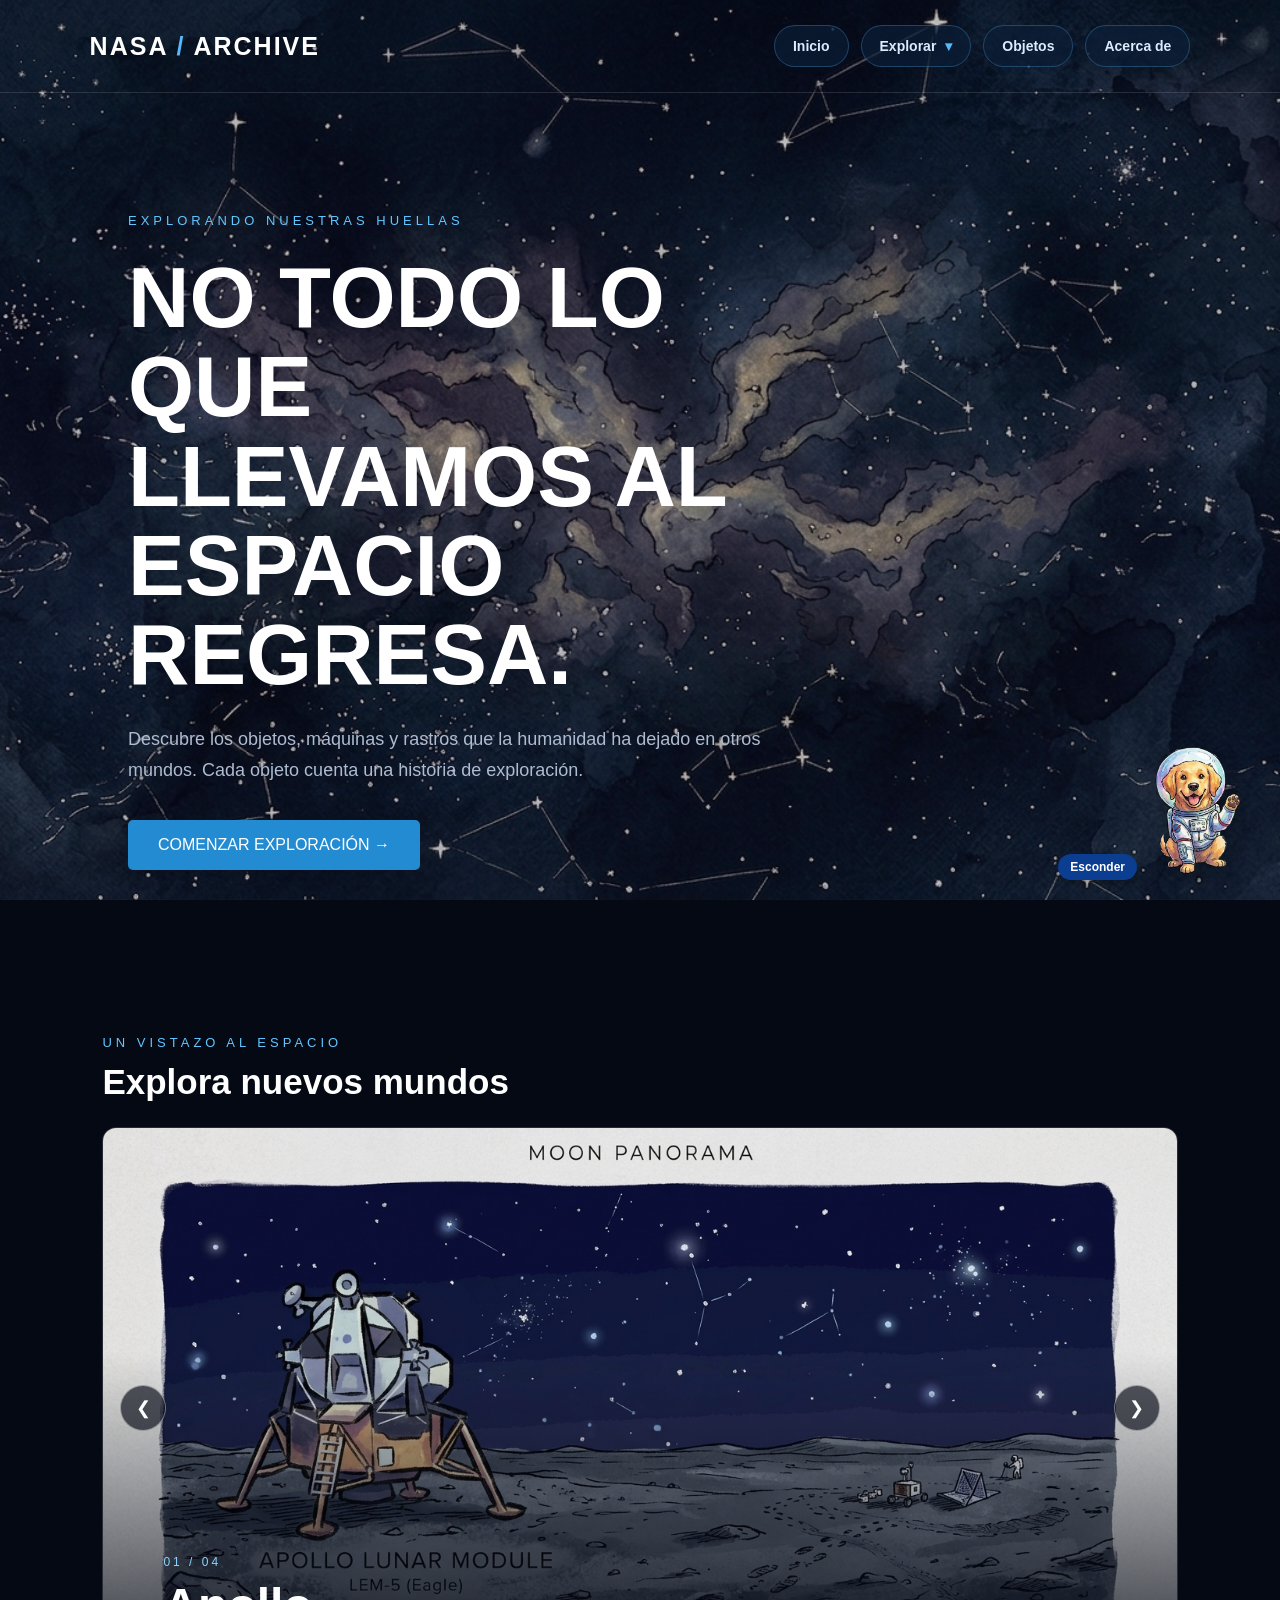
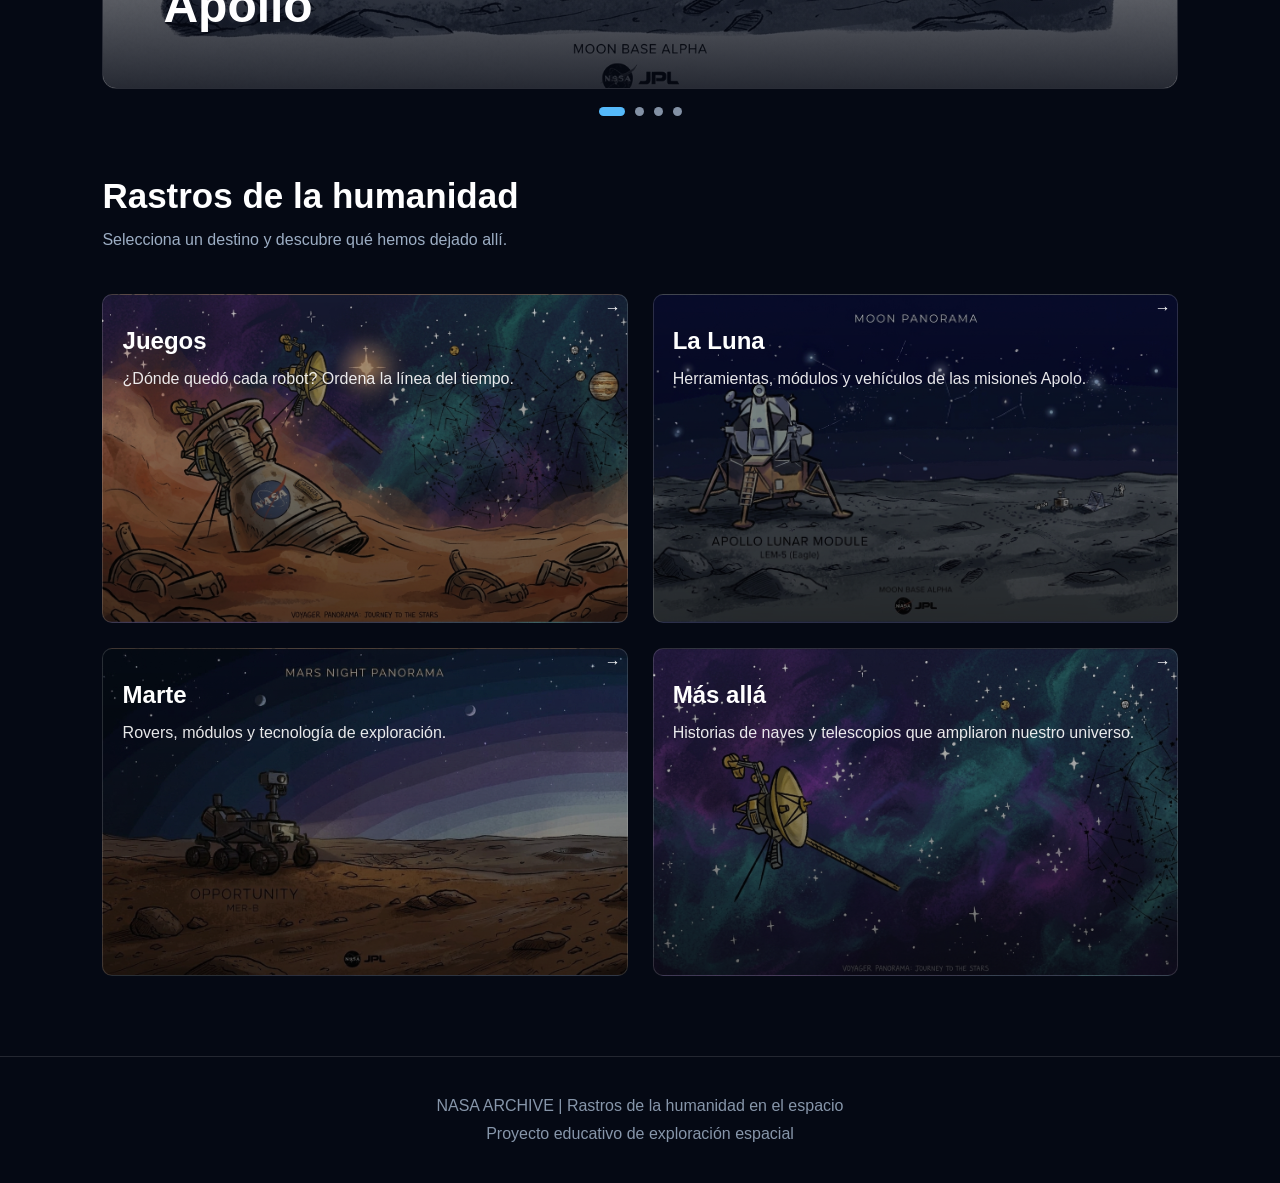
==== client/index.html @ e5fb291e "cambios en los 3d" ====
<!DOCTYPE html>
<html lang="es">
<head>
    <meta charset="UTF-8">
    <meta name="viewport" content="width=device-width, initial-scale=1.0">
    <title>NASA | Rastros de la Humanidad</title>
    <link rel="stylesheet" href="css/index.css">
</head>

<body>

<div class="fondo" id="fondo"></div>

<header>
    <div class="logo">NASA <span>/</span> ARCHIVE</div>

    <nav>
        <a href="#inicio">Inicio</a>
        <details class="nav-dropdown">
            <summary>Explorar</summary>
            <div class="nav-dropdown-menu">
                <a href="Luna3d.html">Luna</a>
                <a href="Marte3d.html">Marte</a>
            </div>
        </details>
        <a href="#objetos">Objetos</a>
        <a href="#contacto">Acerca de</a>
    </nav>
</header>

<!-- PORTADA -->

<section class="hero" id="inicio">

    <div class="hero-content">

        <div class="etiqueta">
            EXPLORANDO NUESTRAS HUELLAS
        </div>

        <h1>
            NO TODO LO QUE
            LLEVAMOS AL
            ESPACIO REGRESA.
        </h1>

        <p>
            Descubre los objetos, máquinas y rastros
            que la humanidad ha dejado en otros mundos.
            Cada objeto cuenta una historia de exploración.
        </p>

        <a href="#objetos" class="boton">
            COMENZAR EXPLORACIÓN →
        </a>

    </div>

</section>

<section class="galeria" aria-labelledby="galeria-titulo">
    <div class="galeria-encabezado">
        <p class="etiqueta">UN VISTAZO AL ESPACIO</p>
        <h2 class="titulo-seccion" id="galeria-titulo">Explora nuevos mundos</h2>
    </div>

    <div class="carrusel" aria-roledescription="carrusel" aria-label="Imágenes espaciales">
        <button class="carrusel-flecha carrusel-anterior" type="button" aria-label="Foto anterior">
            &#10094;
        </button>

        <div class="carrusel-ventana">
            <div class="carrusel-pista">
                <article class="carrusel-foto">
                    <img src="imagenes/apollo.jpg" alt="Misión Apollo en el espacio">
                    <div class="carrusel-texto">
                        <span>01 / 04</span>
                        <h3>Apollo</h3>
                    </div>
                </article>
                <article class="carrusel-foto" aria-hidden="true">
                    <img src="imagenes/nave.jpg" alt="Nave espacial">
                    <div class="carrusel-texto">
                        <span>02 / 04</span>
                        <h3>Nave espacial</h3>
                    </div>
                </article>
                <article class="carrusel-foto" aria-hidden="true">
                    <img src="imagenes/opportunity.jpg" alt="Rover Opportunity en Marte">
                    <div class="carrusel-texto">
                        <span>03 / 04</span>
                        <h3>Opportunity</h3>
                    </div>
                </article>
                <article class="carrusel-foto" aria-hidden="true">
                    <img src="imagenes/satelite.jpg" alt="Satélite en órbita">
                    <div class="carrusel-texto">
                        <span>04 / 04</span>
                        <h3>Satélite</h3>
                    </div>
                </article>
            </div>
        </div>

        <button class="carrusel-flecha carrusel-siguiente" type="button" aria-label="Foto siguiente">
            &#10095;
        </button>
    </div>

    <div class="carrusel-puntos" aria-label="Seleccionar foto">
        <button class="carrusel-punto activo" type="button" aria-label="Mostrar foto 1" aria-current="true"></button>
        <button class="carrusel-punto" type="button" aria-label="Mostrar foto 2"></button>
        <button class="carrusel-punto" type="button" aria-label="Mostrar foto 3"></button>
        <button class="carrusel-punto" type="button" aria-label="Mostrar foto 4"></button>
    </div>
</section>

<!-- OBJETOS -->

<section class="seccion" id="objetos">

    <h2 class="titulo-seccion">
        Rastros de la humanidad
    </h2>

    <p class="descripcion">
        Selecciona un destino y descubre qué hemos dejado allí.
    </p>

    <div class="tarjetas">
                <div class="tarjeta tarjeta-juegos"
            data-scene="luna"
            data-title="Juegos"
            data-description="Juega y aprende sobre los robots"
            data-link="juegos.html">

                    <p class="card-title">Juegos</p>
                    <p class="small-desc">¿Dónde quedó cada robot? Ordena la línea del tiempo.</p>
                    <div class="go-corner">
                        <div class="go-arrow">→</div>
                    </div>
        </div>

                <div class="tarjeta tarjeta-luna"
             data-scene="luna"
             data-title="La Luna"
             data-link="luna.html"
             data-description="Las misiones Apolo dejaron equipos científicos, vehículos, herramientas y componentes de sus módulos lunares sobre la superficie de nuestro satélite.">

                    <p class="card-title">La Luna</p>
                    <p class="small-desc">Herramientas, módulos y vehículos de las misiones Apolo.</p>
                    <div class="go-corner">
                        <div class="go-arrow">→</div>
                    </div>
        </div>

                <div class="tarjeta tarjeta-marte"
             data-scene="marte"
             data-title="Marte"
             data-link="historias.html?destino=marte"
             data-description="En Marte permanecen vehículos de exploración, módulos de aterrizaje y otros componentes de misiones robóticas enviadas desde la Tierra.">

                    <p class="card-title">Marte</p>
                    <p class="small-desc">Rovers, módulos y tecnología de exploración.</p>
                    <div class="go-corner">
                        <div class="go-arrow">→</div>
                    </div>
        </div>

                <div class="tarjeta tarjeta-lejos"
                    data-scene="lejos"
                    data-title="Más allá"
                    data-link="historias.html?destino=lejos"
                    data-description="Descubre las naves y los telescopios que exploraron otros mundos y buscaron planetas lejanos.">

                            <p class="card-title">Más allá</p>
                            <p class="small-desc">Historias de naves y telescopios que ampliaron nuestro universo.</p>
                            <div class="go-corner">
                                <div class="go-arrow">→</div>
                            </div>
                </div>

    </div>

</section>

<!-- MODAL -->

<div class="modal" id="modal">

    <div class="modal-contenido">

        <span class="cerrar" id="cerrar">&times;</span>

        <h2 id="modal-titulo"></h2>

        <p id="modal-texto"></p>

        <button class="boton" id="volver">
            REGRESAR
        </button>

    </div>

</div>

<footer id="contacto">

    <p>NASA ARCHIVE | Rastros de la humanidad en el espacio</p>
    <p class="footer-subtitulo">
        Proyecto educativo de exploración espacial
    </p>

</footer>
<script src="js/mascota-nasa.js"></script>
<script src="js/index.js"></script>

</body>
</html>
---- client/css/index.css ----
* {
    margin: 0;
    padding: 0;
    box-sizing: border-box;
}

body {
    font-family: Arial, sans-serif;
    background: #050914;
    color: white;
    overflow-x: hidden;
    transition: background 0.5s;
}

/* FONDO */

.fondo {
    position: fixed;
    inset: 0;
    z-index: -2;
    background:
        radial-gradient(circle at 75% 30%,
        #19345b 0%, transparent 35%),
        radial-gradient(circle at 20% 80%,
        #111e38 0%, transparent 40%),
        #050914;
    transition: background 0.4s ease-in-out;
}

.fondo::before {
    content: "";
    position: absolute;
    inset: 0;
    background:
        linear-gradient(#100b1240, #100b1240),
        url("../imagenes/espacio.jpg") center / cover no-repeat;
    opacity: var(--opacidad-fondo, 1);
    transition: opacity 0.4s ease-in-out;
}

.fondo.marte {
    background:
        radial-gradient(circle at 75% 30%,
        #773b28 0%, transparent 40%),
        #100b12;
}

.fondo.marte::before {
    background:
        linear-gradient(#100b1240, #100b1240),
        url("../imagenes/Marte.jpeg") center / cover no-repeat;
}

.fondo.lejos::before {
    background:
        linear-gradient(#100b1240, #100b1240),
        url("../imagenes/glaaa.jpg") center / cover no-repeat;
}

.fondo.luna {
    background:
        radial-gradient(circle at 75% 30%,
        #687080 0%, transparent 40%),
        #080b13;
}

.fondo.luna::before {
    background:
        linear-gradient(#080b1340, #080b1340),
        url("../imagenes/luna.jpeg") center / cover no-repeat;
}

.fondo.tierra {
    background:
        radial-gradient(circle at 75% 30%,
        #126b8c 0%, transparent 40%),
        #050914;
}

.fondo.tierra::before {
    background:
        linear-gradient(#05091440, #05091440),
        url("../imagenes/galaxia.jpg") center / cover no-repeat;
}

/* NAVEGACION */

header {
    width: 100%;
    padding: 25px 7%;
    display: flex;
    justify-content: space-between;
    align-items: center;
    border-bottom: 1px solid #ffffff20;
}

.logo {
    font-size: 25px;
    font-weight: bold;
    letter-spacing: 2px;
}

.logo span {
    color: #55b9fa;
}

nav {
    display: flex;
    align-items: center;
    flex-wrap: wrap;
    justify-content: center;
    gap: 12px;
}

nav a {
    display: inline-flex;
    min-height: 42px;
    align-items: center;
    justify-content: center;
    padding: 10px 18px;
    border: 1px solid rgba(85, 185, 250, 0.28);
    border-radius: 999px;
    background: rgba(12, 30, 54, 0.72);
    color: #dcecff;
    font-size: 14px;
    font-weight: 600;
    text-decoration: none;
    transition: color 0.25s, background 0.25s, border-color 0.25s, box-shadow 0.25s, transform 0.25s;
}

nav a:hover {
    color: white;
    border-color: #55b9fa;
    background: linear-gradient(135deg, #238bd1, #12639c);
    box-shadow: 0 6px 18px rgba(35, 139, 209, 0.3);
    transform: translateY(-2px);
}

nav a:active {
    transform: translateY(0) scale(0.98);
}

nav a:focus-visible {
    outline: 2px solid #55b9fa;
    outline-offset: 3px;
}

.nav-dropdown {
    position: relative;
}

.nav-dropdown > summary {
    display: inline-flex;
    min-height: 42px;
    align-items: center;
    justify-content: center;
    padding: 10px 18px;
    border: 1px solid rgba(85, 185, 250, 0.28);
    border-radius: 999px;
    background: rgba(12, 30, 54, 0.72);
    color: #dcecff;
    font-size: 14px;
    font-weight: 600;
    list-style: none;
    cursor: pointer;
    transition: color 0.25s, background 0.25s, border-color 0.25s, box-shadow 0.25s, transform 0.25s;
}

.nav-dropdown > summary::-webkit-details-marker {
    display: none;
}

.nav-dropdown > summary::after {
    content: "▾";
    margin-left: 9px;
    color: #55b9fa;
}

.nav-dropdown[open] > summary,
.nav-dropdown > summary:hover {
    border-color: #55b9fa;
    background: linear-gradient(135deg, #238bd1, #12639c);
    color: white;
    box-shadow: 0 6px 18px rgba(35, 139, 209, 0.3);
}

.nav-dropdown > summary:focus-visible {
    outline: 2px solid #55b9fa;
    outline-offset: 3px;
}

.nav-dropdown-menu {
    position: absolute;
    top: calc(100% + 8px);
    left: 0;
    z-index: 20;
    min-width: 160px;
    padding: 8px;
    border: 1px solid rgba(85, 185, 250, 0.35);
    border-radius: 14px;
    background: rgba(7, 17, 34, 0.97);
    box-shadow: 0 12px 28px rgba(0, 0, 0, 0.4);
}

.nav-dropdown-menu a {
    width: 100%;
    justify-content: flex-start;
    border-color: transparent;
    border-radius: 9px;
    background: transparent;
}

.nav-dropdown-menu a:hover {
    transform: none;
    box-shadow: none;
}

/* PORTADA */

.hero {
    min-height: 600px;
    padding: 120px 10%;
    display: flex;
    align-items: center;
}

.hero-content {
    max-width: 650px;
}

.etiqueta {
    color: #62c6ff;
    letter-spacing: 4px;
    font-size: 13px;
    margin-bottom: 25px;
}

h1 {
    font-size: clamp(45px, 7vw, 85px);
    line-height: 1.05;
    margin-bottom: 25px;
}

.hero p {
    color: #aebbd0;
    font-size: 18px;
    line-height: 1.7;
    margin-bottom: 35px;
}

.boton {
    display: inline-block;
    padding: 16px 30px;
    background: #238bd1;
    color: white;
    text-decoration: none;
    border-radius: 5px;
    transition: 0.3s;
}

.boton:hover {
    background: #55b9fa;
    transform: translateY(-4px);
}

/* SECCIONES */

.seccion {
    padding: 80px 8%;
}

.titulo-seccion {
    font-size: 35px;
    margin-bottom: 15px;
}

.descripcion {
    color: #9daec4;
    margin-bottom: 45px;
}

/* CARRUSEL */

.galeria {
    padding: 45px 8% 20px;
}

.galeria + .seccion {
    padding-top: 40px;
}

.galeria-encabezado {
    margin-bottom: 25px;
}

.galeria-encabezado .etiqueta {
    margin-bottom: 12px;
}

.carrusel {
    position: relative;
    max-width: 1200px;
    margin: 0 auto;
}

.carrusel-ventana {
    overflow: hidden;
    border: 1px solid #ffffff25;
    border-radius: 14px;
}

.carrusel-pista {
    display: flex;
    transition: transform 0.6s ease;
}

.carrusel-foto {
    flex: 0 0 100%;
    height: clamp(280px, 48vw, 560px);
    position: relative;
}

.carrusel-foto::after {
    content: "";
    position: absolute;
    inset: 40% 0 0;
    background: linear-gradient(transparent, #050914d9);
}

.carrusel-foto img {
    width: 100%;
    height: 100%;
    object-fit: cover;
    display: block;
}

.carrusel-texto {
    position: absolute;
    z-index: 1;
    left: clamp(22px, 5vw, 60px);
    bottom: clamp(22px, 5vw, 55px);
}

.carrusel-texto span {
    color: #8bd5ff;
    letter-spacing: 3px;
    font-size: 12px;
}

.carrusel-texto h3 {
    margin-top: 8px;
    font-size: clamp(28px, 5vw, 48px);
}

.carrusel-flecha {
    position: absolute;
    z-index: 2;
    top: 50%;
    width: 46px;
    height: 46px;
    border: 1px solid #ffffff70;
    border-radius: 50%;
    background: #050914a6;
    color: white;
    font-size: 18px;
    cursor: pointer;
    transform: translateY(-50%);
    transition: background 0.2s, border-color 0.2s;
}

.carrusel-flecha:hover {
    background: #238bd1;
    border-color: #55b9fa;
}

.carrusel-anterior {
    left: 18px;
}

.carrusel-siguiente {
    right: 18px;
}

.carrusel-puntos {
    display: flex;
    justify-content: center;
    gap: 10px;
    margin-top: 18px;
}

.carrusel-punto {
    width: 9px;
    height: 9px;
    padding: 0;
    border: 0;
    border-radius: 50%;
    background: #8391a5;
    cursor: pointer;
    transition: width 0.2s, background 0.2s;
}

.carrusel-punto.activo {
    width: 26px;
    border-radius: 6px;
    background: #55b9fa;
}

/* TARJETAS */

.tarjetas {
    display: grid;
    grid-template-columns: repeat(2, 1fr);
    gap: 25px;
}

.tarjeta-juegos {
    --imagen-normal: url("../imagenes/nave noche.jpg");
    --imagen-hover: url("../imagenes/nave dia.jpg");
}

.tarjeta-luna {
    --imagen-normal: url("../imagenes/apollo noche.jpg");
    --imagen-hover: url("../imagenes/apolo dia.jpg");
}

.tarjeta-marte {
    --imagen-normal: url("../imagenes/opportunity2.jpg");
    --imagen-hover: url("../imagenes/opportunity.jpg");
}

.tarjeta-lejos {
    --imagen-normal: url("../imagenes/satelite.jpg");
    --imagen-hover: url("../imagenes/satelite dia.jpg");
}

.tarjeta-tierra {
    --imagen-normal: url("../imagenes/satelite.jpg");
    --imagen-hover: url("../imagenes/satelite dia.jpg");
}

.tarjeta {
    display: block;
    position: relative;
    aspect-ratio: 16 / 10;
    padding: 2em 1.2em;
    border: 1px solid #ffffff25;
    border-radius: 10px;
    overflow: hidden;
    isolation: isolate;
    background-image:
        linear-gradient(#0003, #0009),
        var(--imagen-normal);
    background-size: cover;
    background-position: center;
    font-family: Arial, Helvetica, sans-serif;
    transition: transform 0.4s, border-color 0.4s;
    cursor: pointer;
}

.tarjeta::before {
    content: "";
    position: absolute;
    z-index: 0;
    inset: 0;
    background-image:
        linear-gradient(#0003, #0009),
        var(--imagen-hover);
    background-size: cover;
    background-position: center;
    clip-path: circle(0 at 100% 0);
    transition: clip-path 0.5s ease-out;
}

.tarjeta:hover {
    transform: translateY(-8px);
    border-color: #55b9fa;
}

.tarjeta:hover::before {
    clip-path: circle(150% at 100% 0);
}

.card-title,
.small-desc {
    position: relative;
    z-index: 1;
    color: white;
}

.card-title {
    font-size: 1.5em;
    font-weight: 700;
    margin-bottom: 0.5em;
}

.small-desc {
    font-size: 1em;
    line-height: 1.5em;
    color: rgba(255, 255, 255, 0.9);
}

.go-corner {
    display: flex;
    align-items: center;
    justify-content: center;
    position: absolute;
    z-index: 2;
    top: 0;
    right: 0;
    width: 2em;
    height: 2em;
    background: transparent;
    border-radius: 0 4px 0 32px;
}

.go-arrow {
    margin-top: -4px;
    margin-right: -4px;
    color: white;
    font-family: courier, sans-serif;
}

/* MODAL */

.modal {
    display: none;
    position: fixed;
    inset: 0;
    background: #000c;
    z-index: 10;
    justify-content: center;
    align-items: center;
    padding: 20px;
}

.modal-contenido {
    max-width: 500px;
    width: 100%;
    padding: 35px;
    border: 1px solid #55b9fa;
    border-radius: 12px;
    background: #101c30;
}

.modal-contenido h2 {
    margin-bottom: 20px;
}

.modal-contenido p {
    color: #c1cede;
    line-height: 1.7;
    margin-bottom: 25px;
}

.cerrar {
    float: right;
    cursor: pointer;
    font-size: 25px;
}

/* PIE */

footer {
    padding: 40px;
    text-align: center;
    border-top: 1px solid #ffffff20;
    color: #8796aa;
}

.footer-subtitulo {
    margin-top: 10px;
}

@media(max-width: 800px) {
    header {
        flex-direction: column;
        gap: 20px;
    }

    nav {
        gap: 15px;
        flex-wrap: wrap;
        justify-content: center;
    }

    .hero {
        padding: 90px 7%;
    }

    .tarjetas {
        grid-template-columns: 1fr;
    }

    .galeria {
        padding: 30px 7% 15px;
    }

    .galeria + .seccion {
        padding-top: 30px;
    }

    .carrusel-flecha {
        width: 38px;
        height: 38px;
    }

    .carrusel-anterior {
        left: 12px;
    }

    .carrusel-siguiente {
        right: 12px;
    }
}

@media (prefers-reduced-motion: reduce) {
    .carrusel-pista {
        transition: none;
    }
}
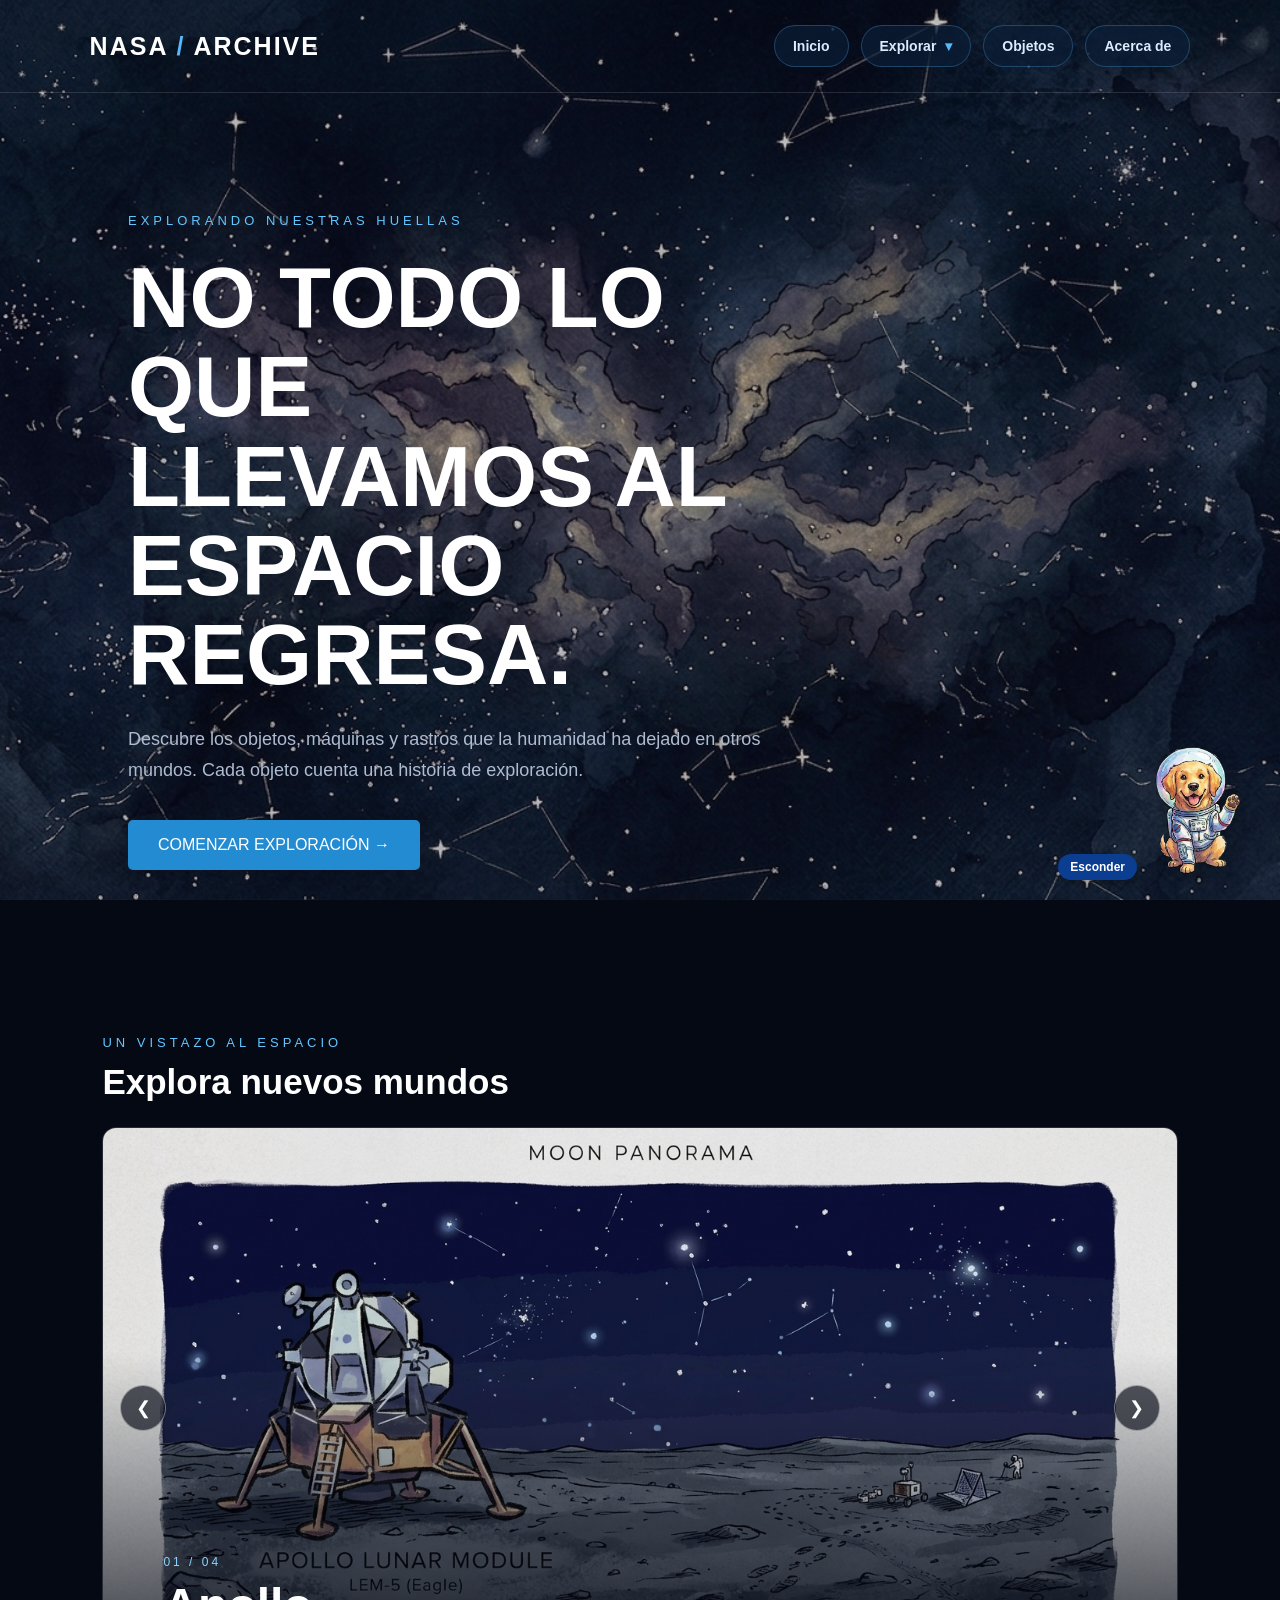
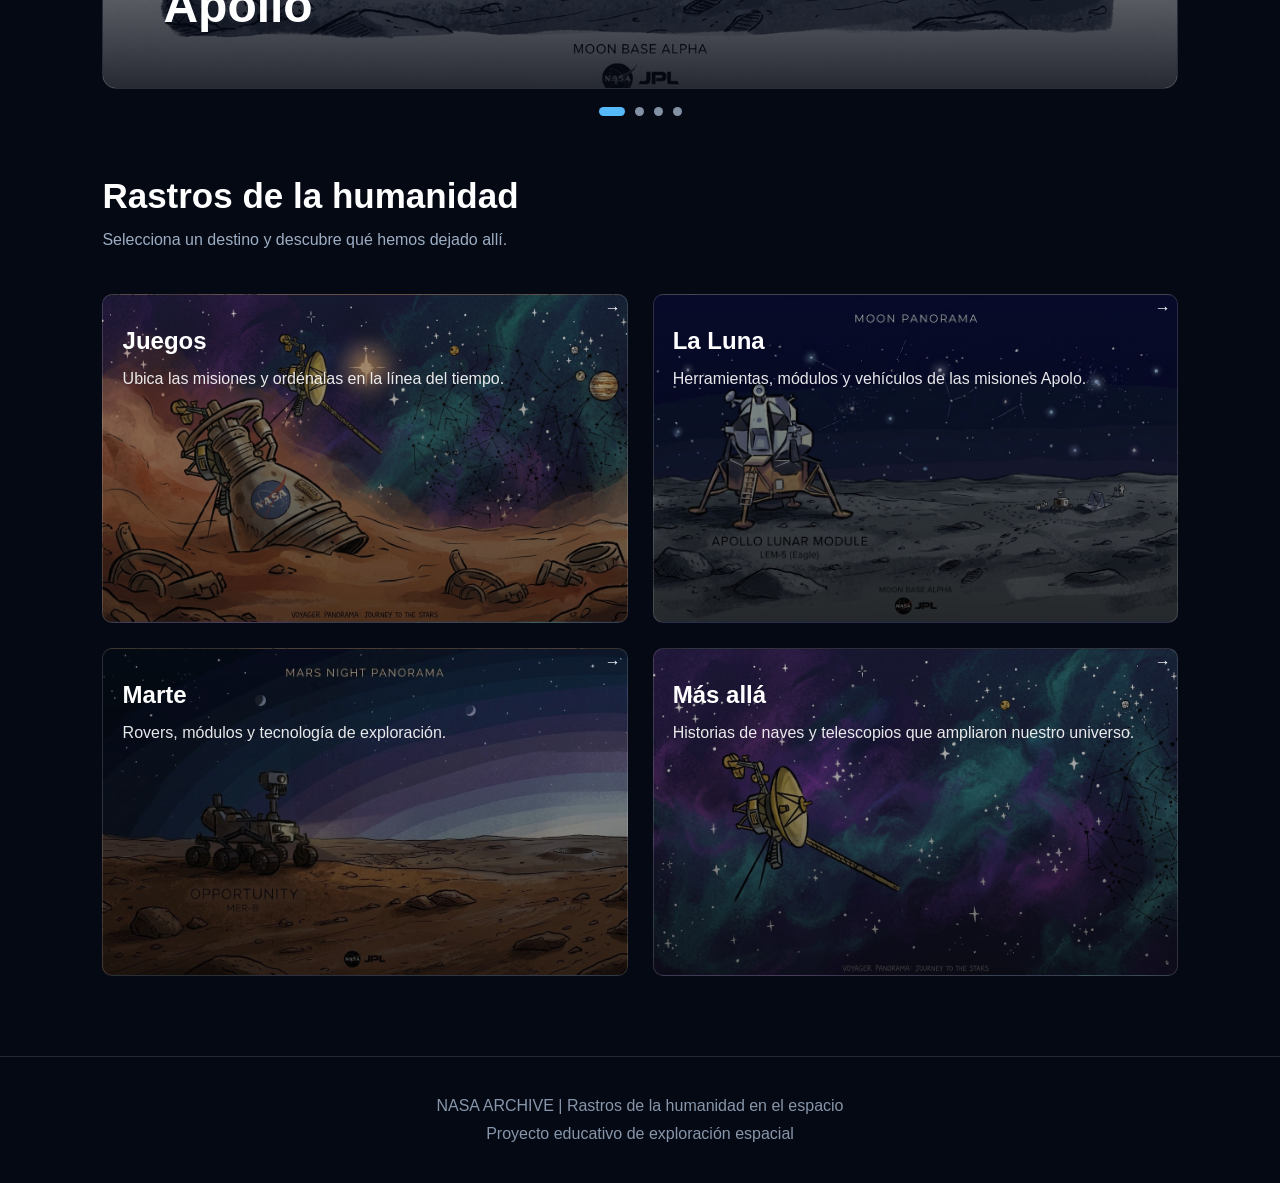
==== commit 78e496c8: "Agent Host changes for agents/agregar-historias-a-apartados" ====
--- a/client/index.html
+++ b/client/index.html
@@ -129,13 +129,13 @@
 
     <div class="tarjetas">
                 <div class="tarjeta tarjeta-juegos"
-            data-scene="luna"
+                    data-scene="tierra"
             data-title="Juegos"
-            data-description="Juega y aprende sobre los robots"
+            data-description="Juega y aprende sobre las misiones de exploración espacial"
             data-link="juegos.html">
 
                     <p class="card-title">Juegos</p>
-                    <p class="small-desc">¿Dónde quedó cada robot? Ordena la línea del tiempo.</p>
+                    <p class="small-desc">Ubica las misiones y ordénalas en la línea del tiempo.</p>
                     <div class="go-corner">
                         <div class="go-arrow">→</div>
                     </div>
--- a/client/css/index.css
+++ b/client/css/index.css
@@ -80,7 +80,7 @@
 .fondo.tierra::before {
     background:
         linear-gradient(#05091440, #05091440),
-        url("../imagenes/galaxia.jpg") center / cover no-repeat;
+        url("../imagenes/Tierra.jpeg") center / cover no-repeat;
 }
 
 /* NAVEGACION */
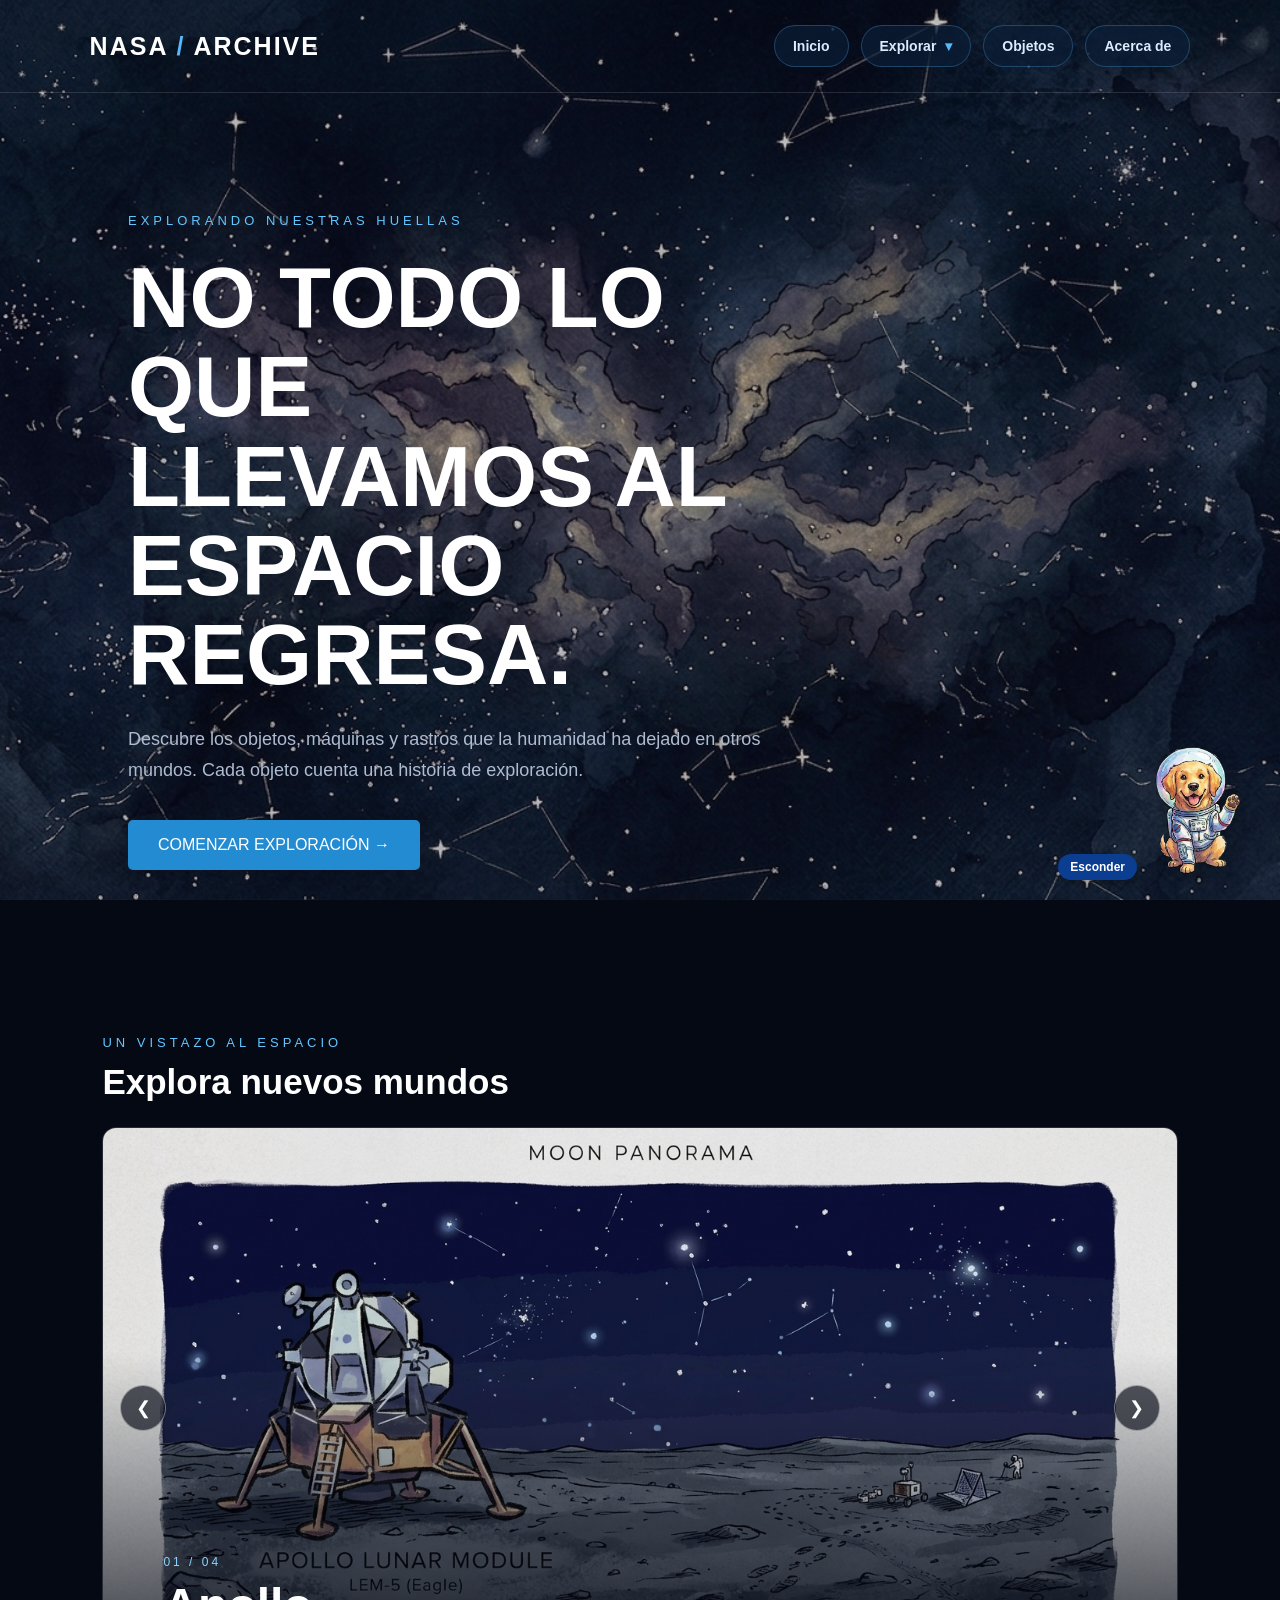
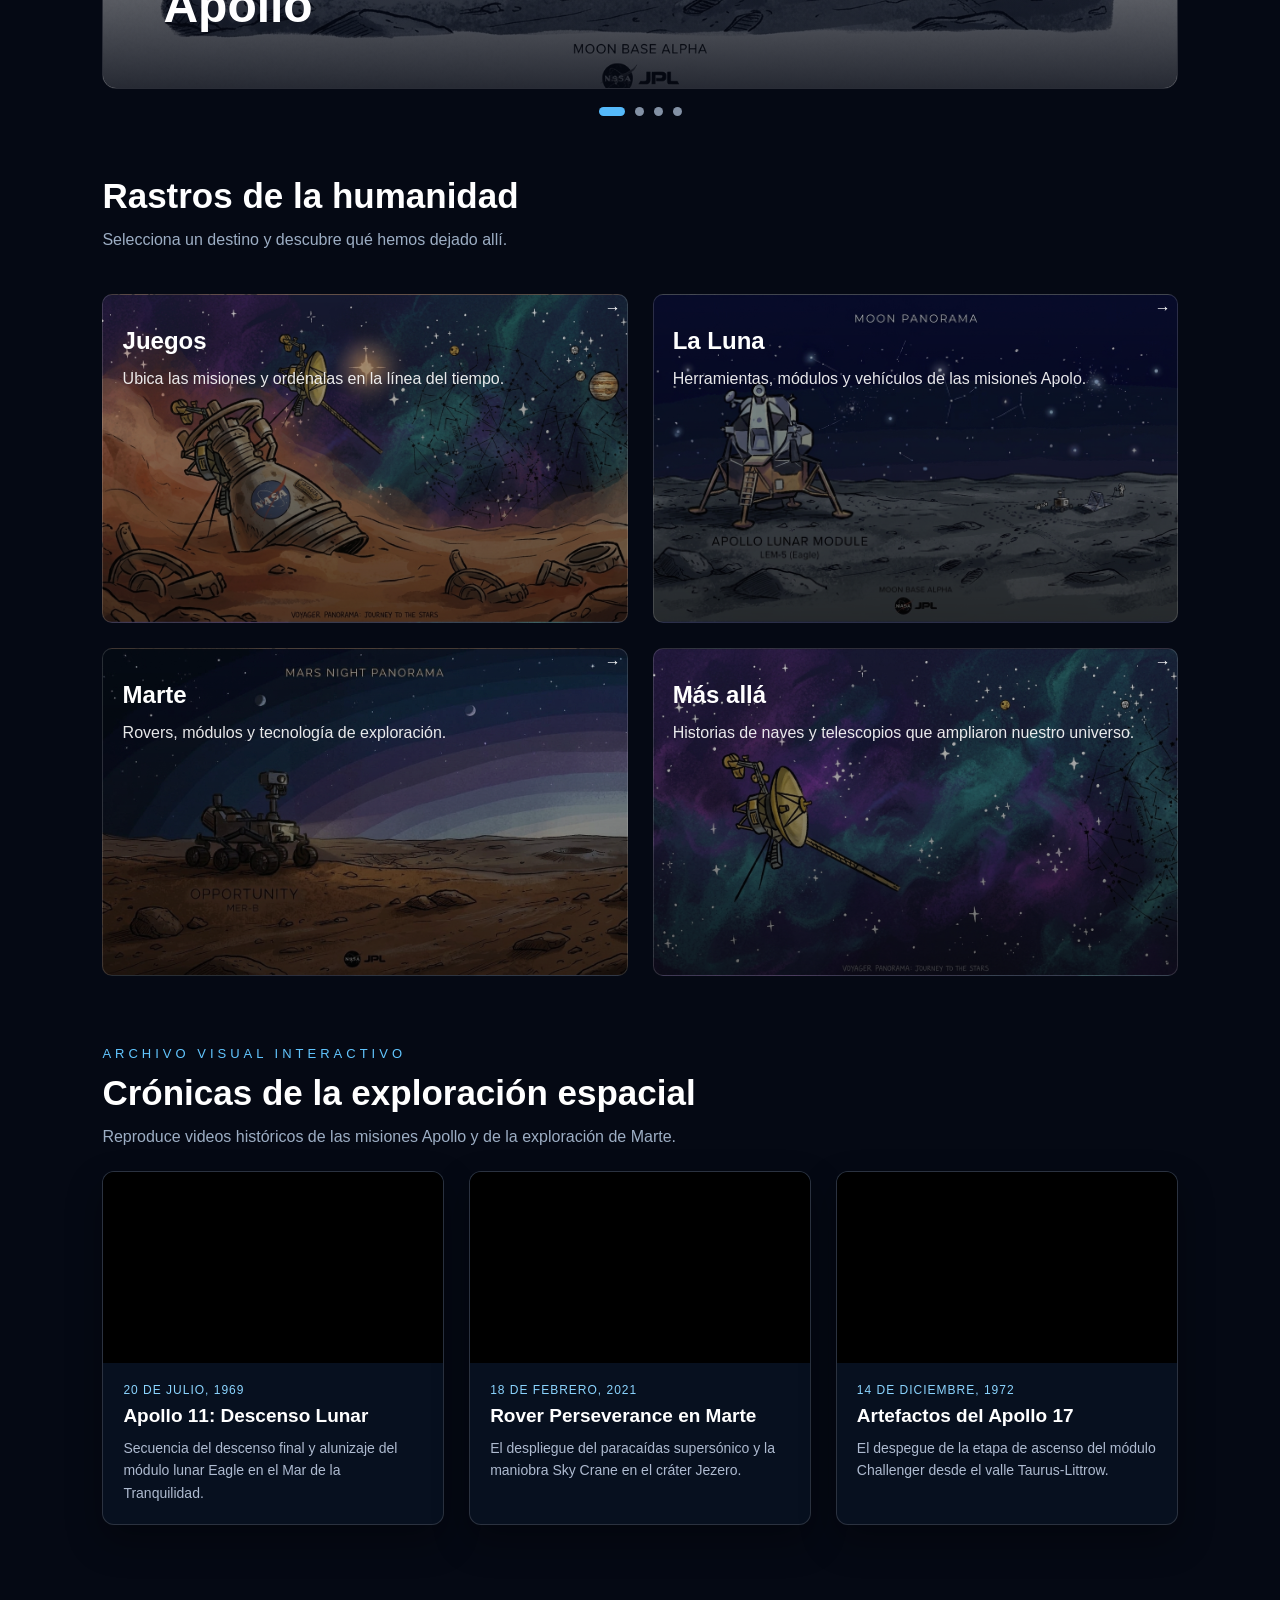
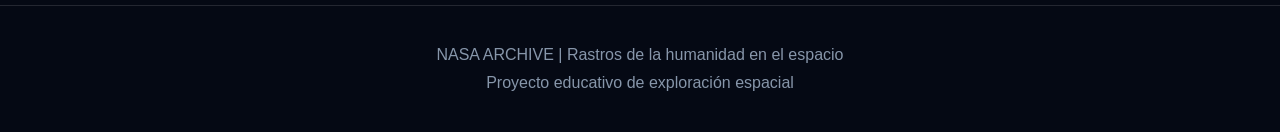
==== commit ce17a7ca: "videos" ====
--- a/client/index.html
+++ b/client/index.html
@@ -182,6 +182,70 @@
 
     </div>
 
+    <section class="archivo-videos" aria-labelledby="archivo-videos-titulo">
+        <div class="archivo-videos-encabezado">
+            <p class="etiqueta">ARCHIVO VISUAL INTERACTIVO</p>
+            <h2 class="titulo-seccion" id="archivo-videos-titulo">Crónicas de la exploración espacial</h2>
+            <p class="descripcion">Reproduce videos históricos de las misiones Apollo y de la exploración de Marte.</p>
+        </div>
+
+        <div class="archivo-videos-grid">
+            <article class="archivo-video">
+                <div class="archivo-video-reproductor">
+                    <iframe
+                        src="https://www.youtube.com/embed/OCjhCL2iqlQ?controls=1&rel=0"
+                        title="Apollo 11: Descenso Lunar"
+                        loading="lazy"
+                        allow="accelerometer; autoplay; clipboard-write; encrypted-media; gyroscope; picture-in-picture; web-share"
+                        referrerpolicy="strict-origin-when-cross-origin"
+                        allowfullscreen>
+                    </iframe>
+                </div>
+                <div class="archivo-video-contenido">
+                    <p class="archivo-video-fecha">20 de Julio, 1969</p>
+                    <h3>Apollo 11: Descenso Lunar</h3>
+                    <p>Secuencia del descenso final y alunizaje del módulo lunar Eagle en el Mar de la Tranquilidad.</p>
+                </div>
+            </article>
+
+            <article class="archivo-video">
+                <div class="archivo-video-reproductor">
+                    <iframe
+                        src="https://www.youtube.com/embed/GUqsH5y1j1M?controls=1&rel=0"
+                        title="Rover Perseverance en Marte"
+                        loading="lazy"
+                        allow="accelerometer; autoplay; clipboard-write; encrypted-media; gyroscope; picture-in-picture; web-share"
+                        referrerpolicy="strict-origin-when-cross-origin"
+                        allowfullscreen>
+                    </iframe>
+                </div>
+                <div class="archivo-video-contenido">
+                    <p class="archivo-video-fecha">18 de Febrero, 2021</p>
+                    <h3>Rover Perseverance en Marte</h3>
+                    <p>El despliegue del paracaídas supersónico y la maniobra Sky Crane en el cráter Jezero.</p>
+                </div>
+            </article>
+
+            <article class="archivo-video">
+                <div class="archivo-video-reproductor">
+                    <iframe
+                        src="https://www.youtube.com/embed/9HQfauGJaTs?controls=1&rel=0"
+                        title="Artefactos del Apollo 17"
+                        loading="lazy"
+                        allow="accelerometer; autoplay; clipboard-write; encrypted-media; gyroscope; picture-in-picture; web-share"
+                        referrerpolicy="strict-origin-when-cross-origin"
+                        allowfullscreen>
+                    </iframe>
+                </div>
+                <div class="archivo-video-contenido">
+                    <p class="archivo-video-fecha">14 de Diciembre, 1972</p>
+                    <h3>Artefactos del Apollo 17</h3>
+                    <p>El despegue de la etapa de ascenso del módulo Challenger desde el valle Taurus-Littrow.</p>
+                </div>
+            </article>
+        </div>
+    </section>
+
 </section>
 
 <!-- MODAL -->
--- a/client/css/index.css
+++ b/client/css/index.css
@@ -520,6 +520,79 @@
     font-family: courier, sans-serif;
 }
 
+/* ARCHIVO DE VIDEOS */
+
+.archivo-videos {
+    margin-top: 70px;
+}
+
+.archivo-videos-encabezado {
+    margin-bottom: 25px;
+}
+
+.archivo-videos-encabezado .etiqueta {
+    margin-bottom: 12px;
+}
+
+.archivo-videos-encabezado .descripcion {
+    margin-bottom: 0;
+}
+
+.archivo-videos-grid {
+    display: grid;
+    grid-template-columns: repeat(3, minmax(0, 1fr));
+    gap: 25px;
+}
+
+.archivo-video {
+    overflow: hidden;
+    border: 1px solid #ffffff25;
+    border-radius: 12px;
+    background: rgba(8, 18, 34, 0.88);
+    box-shadow: 0 16px 36px #0005;
+    transition: transform 0.3s, border-color 0.3s;
+}
+
+.archivo-video:hover {
+    transform: translateY(-5px);
+    border-color: #55b9fa80;
+}
+
+.archivo-video-reproductor {
+    aspect-ratio: 16 / 9;
+    background: #000;
+}
+
+.archivo-video-reproductor iframe {
+    display: block;
+    width: 100%;
+    height: 100%;
+    border: 0;
+}
+
+.archivo-video-contenido {
+    padding: 20px;
+}
+
+.archivo-video-fecha {
+    margin-bottom: 8px;
+    color: #8bd5ff;
+    font-size: 12px;
+    letter-spacing: 1px;
+    text-transform: uppercase;
+}
+
+.archivo-video-contenido h3 {
+    margin-bottom: 10px;
+    font-size: 19px;
+}
+
+.archivo-video-contenido > p:last-child {
+    color: #aebbd0;
+    font-size: 14px;
+    line-height: 1.6;
+}
+
 /* MODAL */
 
 .modal {
@@ -591,6 +664,14 @@
         grid-template-columns: 1fr;
     }
 
+    .archivo-videos-grid {
+        grid-template-columns: 1fr;
+    }
+
+    .archivo-videos {
+        margin-top: 55px;
+    }
+
     .galeria {
         padding: 30px 7% 15px;
     }
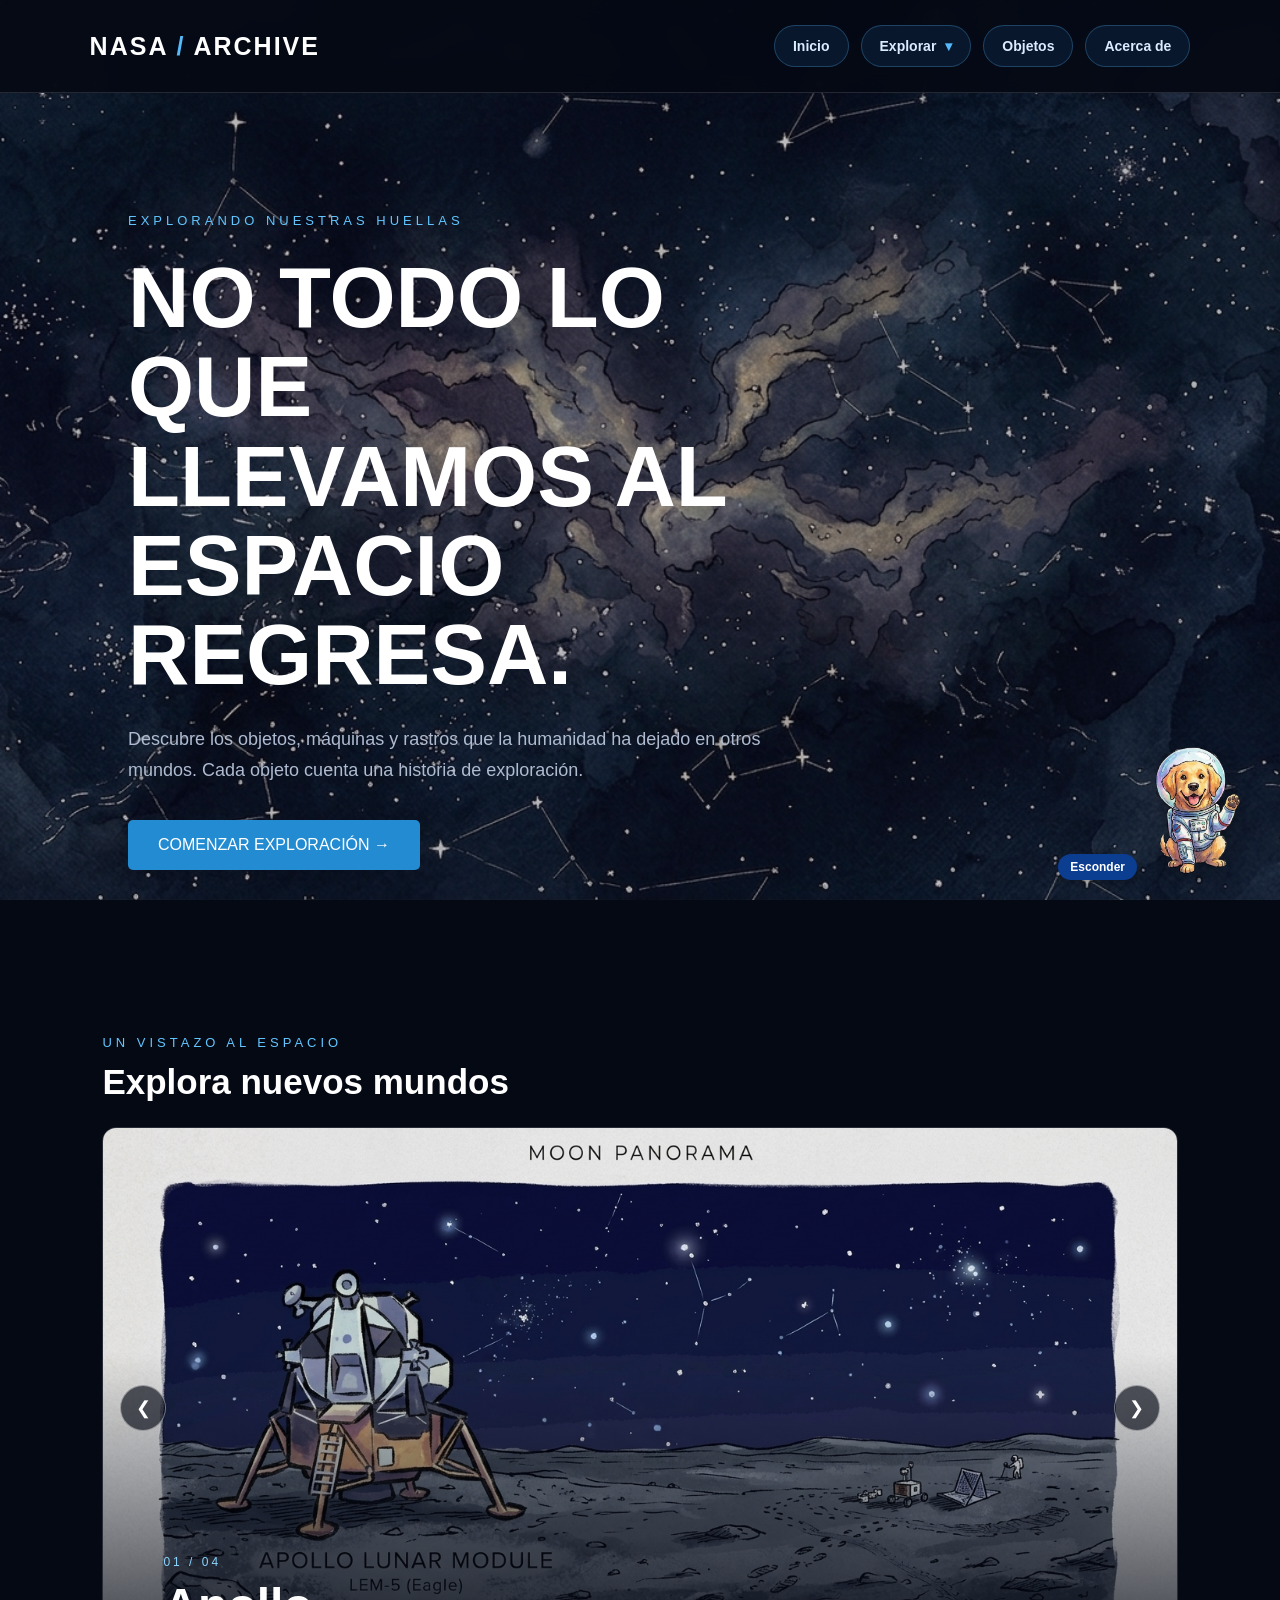
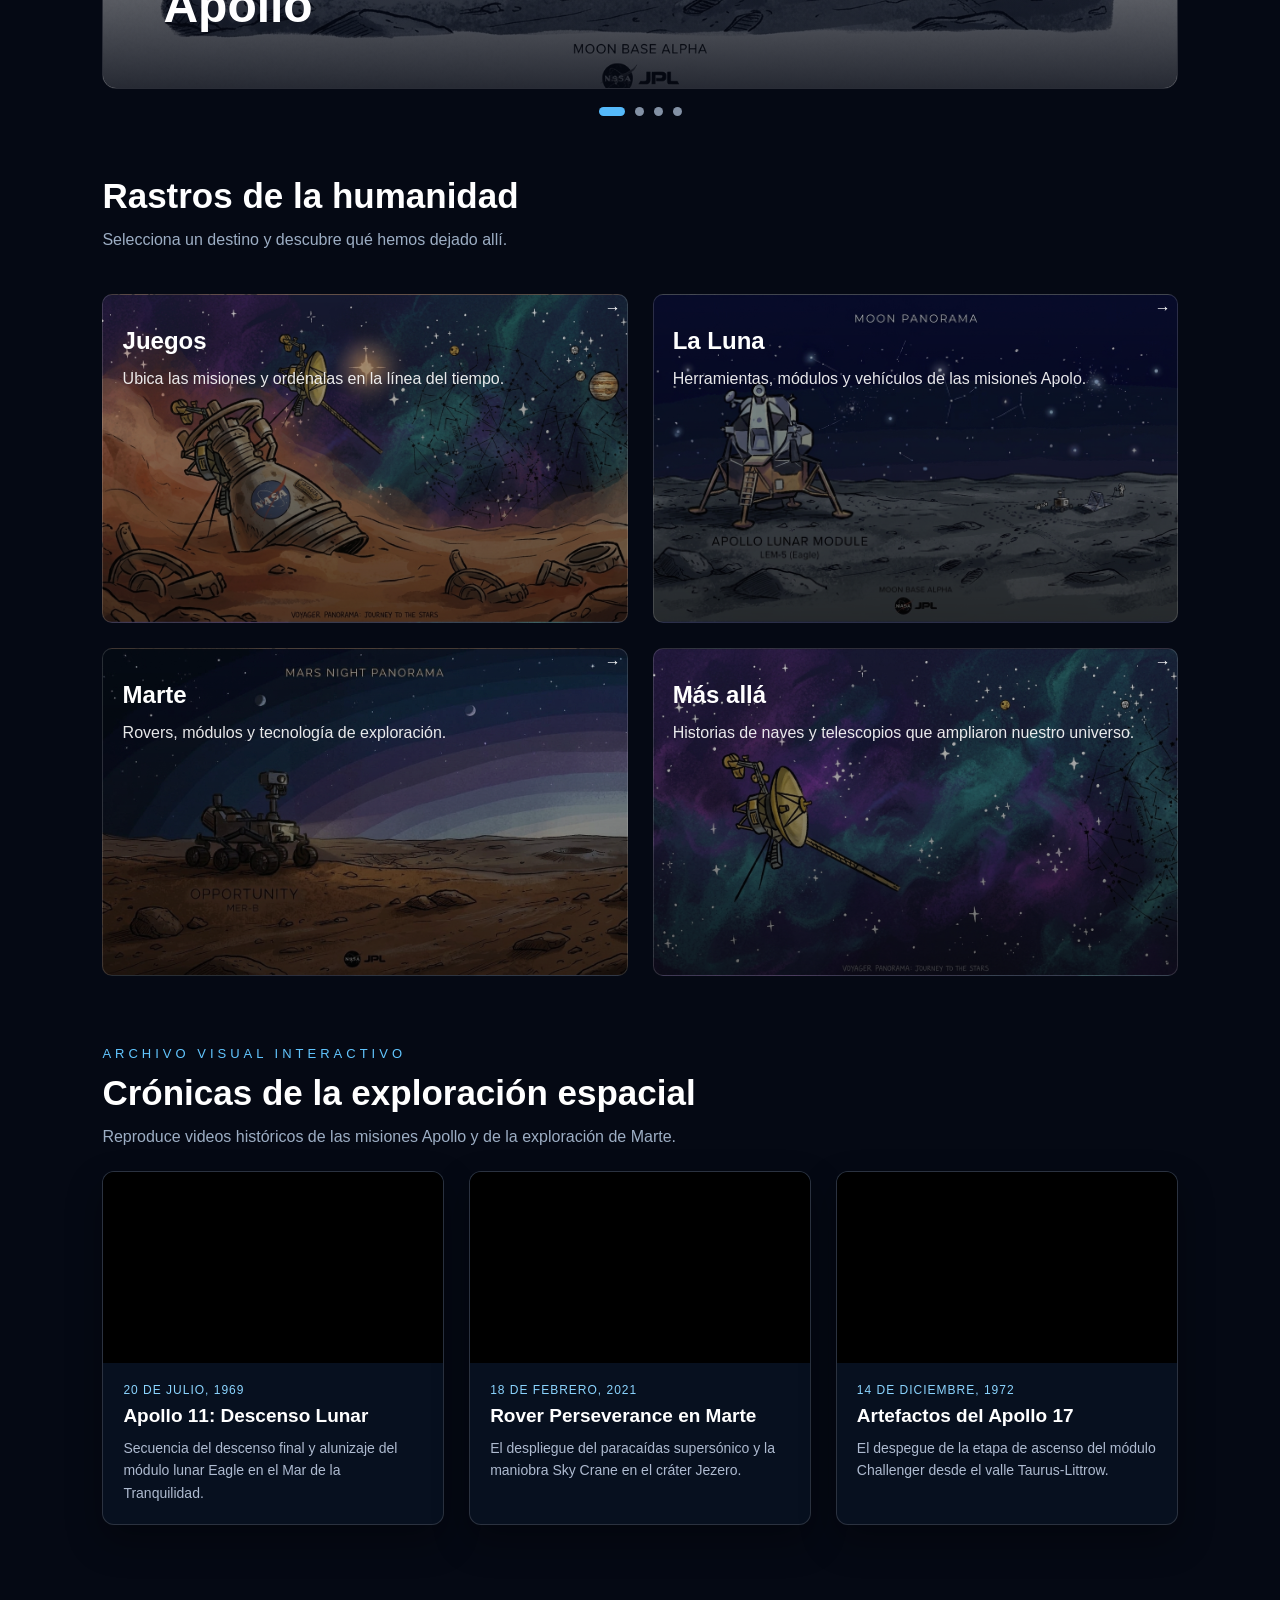
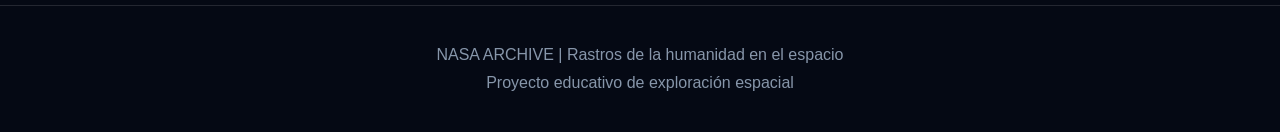
==== commit d55ddf5d: "cambios" ====
--- a/client/index.html
+++ b/client/index.html
@@ -14,7 +14,20 @@
 <header>
     <div class="logo">NASA <span>/</span> ARCHIVE</div>
 
-    <nav>
+    <button
+        class="nav-toggle"
+        id="nav-toggle"
+        type="button"
+        aria-label="Abrir menú de navegación"
+        aria-expanded="false"
+        aria-controls="primary-nav"
+    >
+        <span></span>
+        <span></span>
+        <span></span>
+    </button>
+
+    <nav id="primary-nav">
         <a href="#inicio">Inicio</a>
         <details class="nav-dropdown">
             <summary>Explorar</summary>
@@ -24,7 +37,7 @@
             </div>
         </details>
         <a href="#objetos">Objetos</a>
-        <a href="#contacto">Acerca de</a>
+        <a href="../VA%20Contenido/VA2.html">Acerca de</a>
     </nav>
 </header>
 
@@ -193,7 +206,7 @@
             <article class="archivo-video">
                 <div class="archivo-video-reproductor">
                     <iframe
-                        src="https://www.youtube.com/embed/OCjhCL2iqlQ?controls=1&rel=0"
+                        src="https://www.youtube.com/embed/hzApsIPHRwo?start=39&autoplay=1&mute=1&controls=1&rel=0"
                         title="Apollo 11: Descenso Lunar"
                         loading="lazy"
                         allow="accelerometer; autoplay; clipboard-write; encrypted-media; gyroscope; picture-in-picture; web-share"
@@ -211,7 +224,7 @@
             <article class="archivo-video">
                 <div class="archivo-video-reproductor">
                     <iframe
-                        src="https://www.youtube.com/embed/GUqsH5y1j1M?controls=1&rel=0"
+                        src="https://www.youtube.com/embed/GUqsH5y1j1M?autoplay=1&mute=1&controls=1&rel=0"
                         title="Rover Perseverance en Marte"
                         loading="lazy"
                         allow="accelerometer; autoplay; clipboard-write; encrypted-media; gyroscope; picture-in-picture; web-share"
@@ -229,7 +242,7 @@
             <article class="archivo-video">
                 <div class="archivo-video-reproductor">
                     <iframe
-                        src="https://www.youtube.com/embed/9HQfauGJaTs?controls=1&rel=0"
+                        src="https://www.youtube.com/embed/9HQfauGJaTs?autoplay=1&mute=1&controls=1&rel=0"
                         title="Artefactos del Apollo 17"
                         loading="lazy"
                         allow="accelerometer; autoplay; clipboard-write; encrypted-media; gyroscope; picture-in-picture; web-share"
--- a/client/css/index.css
+++ b/client/css/index.css
@@ -86,12 +86,17 @@
 /* NAVEGACION */
 
 header {
+    position: sticky;
+    top: 0;
+    z-index: 40;
     width: 100%;
     padding: 25px 7%;
     display: flex;
     justify-content: space-between;
     align-items: center;
     border-bottom: 1px solid #ffffff20;
+    background: rgba(5, 9, 20, 0.92);
+    backdrop-filter: blur(12px);
 }
 
 .logo {
@@ -102,6 +107,30 @@
 
 .logo span {
     color: #55b9fa;
+}
+
+.nav-toggle {
+    display: none;
+    width: 44px;
+    height: 44px;
+    padding: 10px;
+    border: 1px solid rgba(85, 185, 250, 0.35);
+    border-radius: 10px;
+    background: rgba(12, 30, 54, 0.85);
+    cursor: pointer;
+}
+
+.nav-toggle span {
+    display: block;
+    height: 2px;
+    margin: 4px 0;
+    border-radius: 2px;
+    background: #dcecff;
+}
+
+.nav-toggle:focus-visible {
+    outline: 2px solid #55b9fa;
+    outline-offset: 3px;
 }
 
 nav {
@@ -646,14 +675,44 @@
 
 @media(max-width: 800px) {
     header {
+        flex-wrap: wrap;
+        gap: 0 12px;
+    }
+
+    .logo {
+        margin-right: auto;
+    }
+
+    .nav-toggle {
+        display: block;
+    }
+
+    nav {
+        display: none;
+        flex: 0 0 100%;
         flex-direction: column;
-        gap: 20px;
-    }
-
-    nav {
-        gap: 15px;
-        flex-wrap: wrap;
+        align-items: stretch;
+        gap: 8px;
+        padding-top: 16px;
+    }
+
+    nav.is-open {
+        display: flex;
+    }
+
+    nav > a,
+    .nav-dropdown > summary {
+        width: 100%;
         justify-content: center;
+    }
+
+    .nav-dropdown-menu {
+        position: static;
+        margin-top: 8px;
+    }
+
+    .nav-dropdown-menu a {
+        justify-content: flex-start;
     }
 
     .hero {
